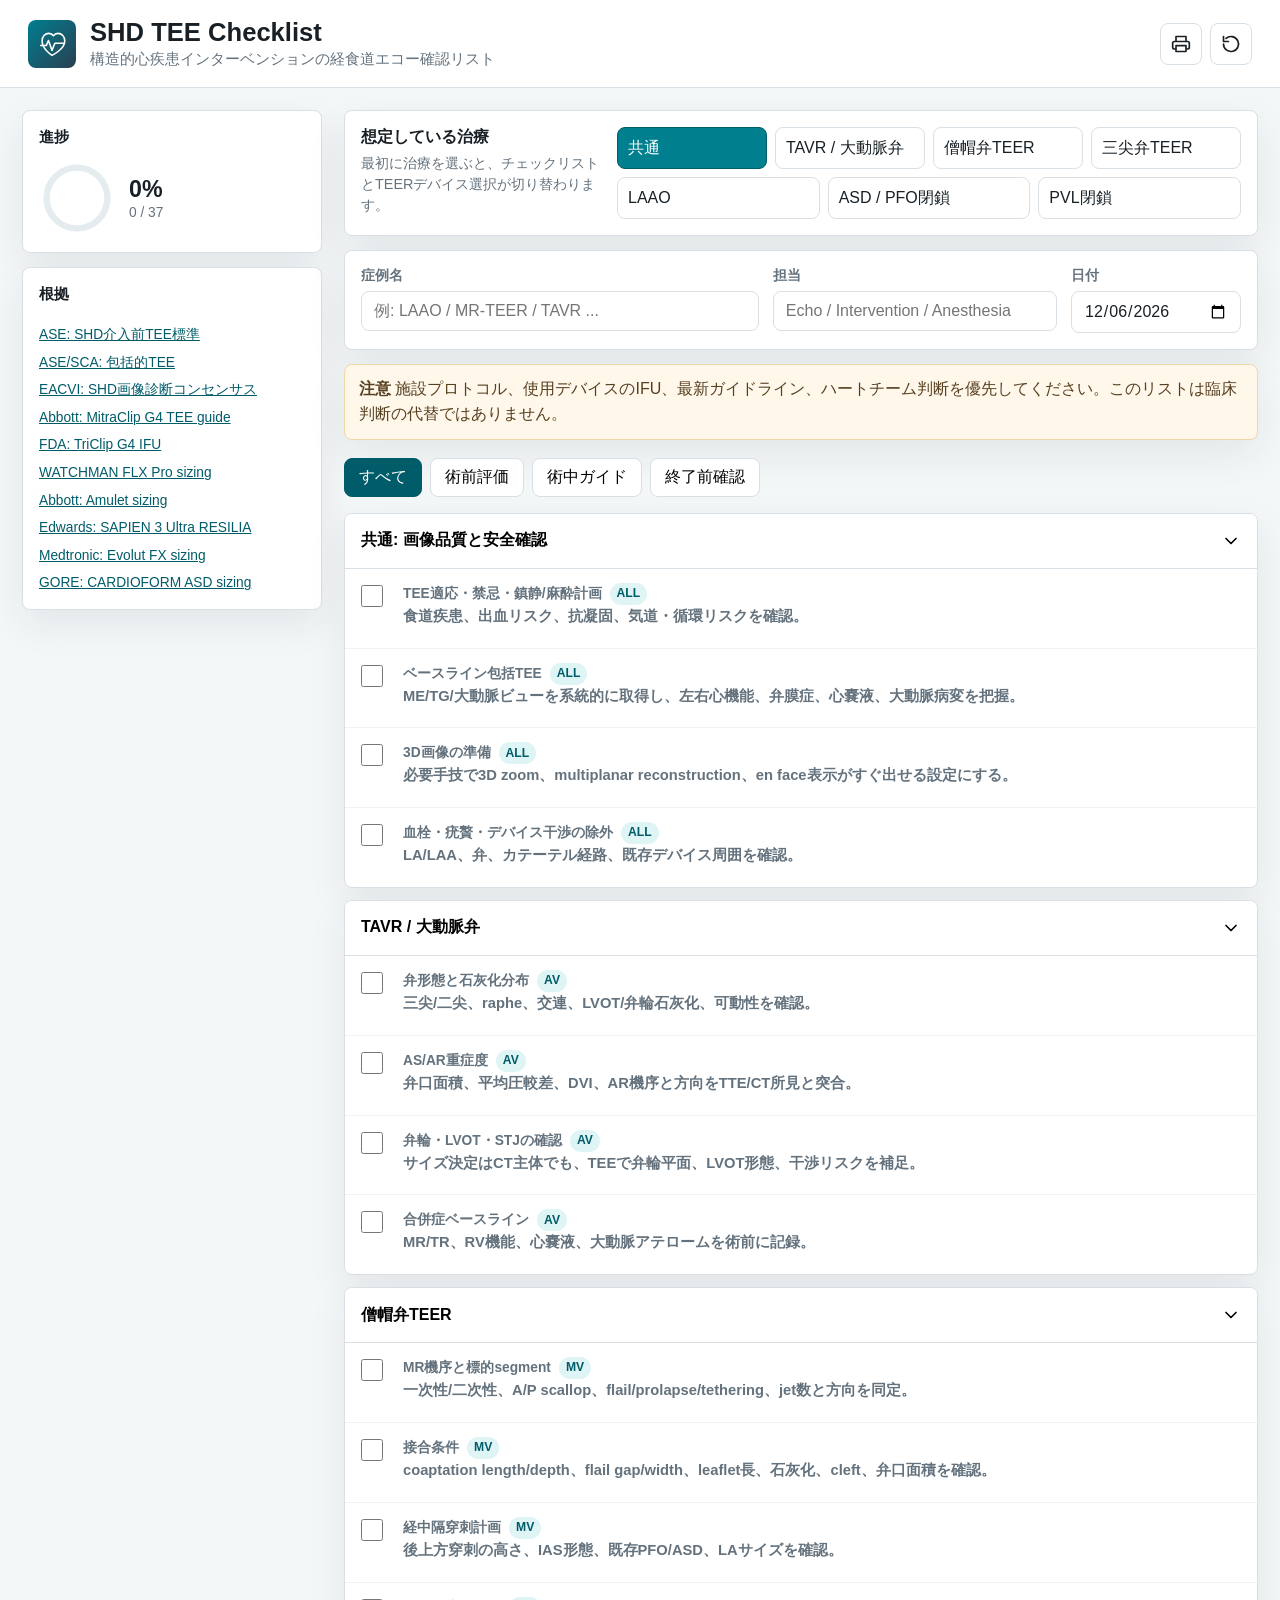
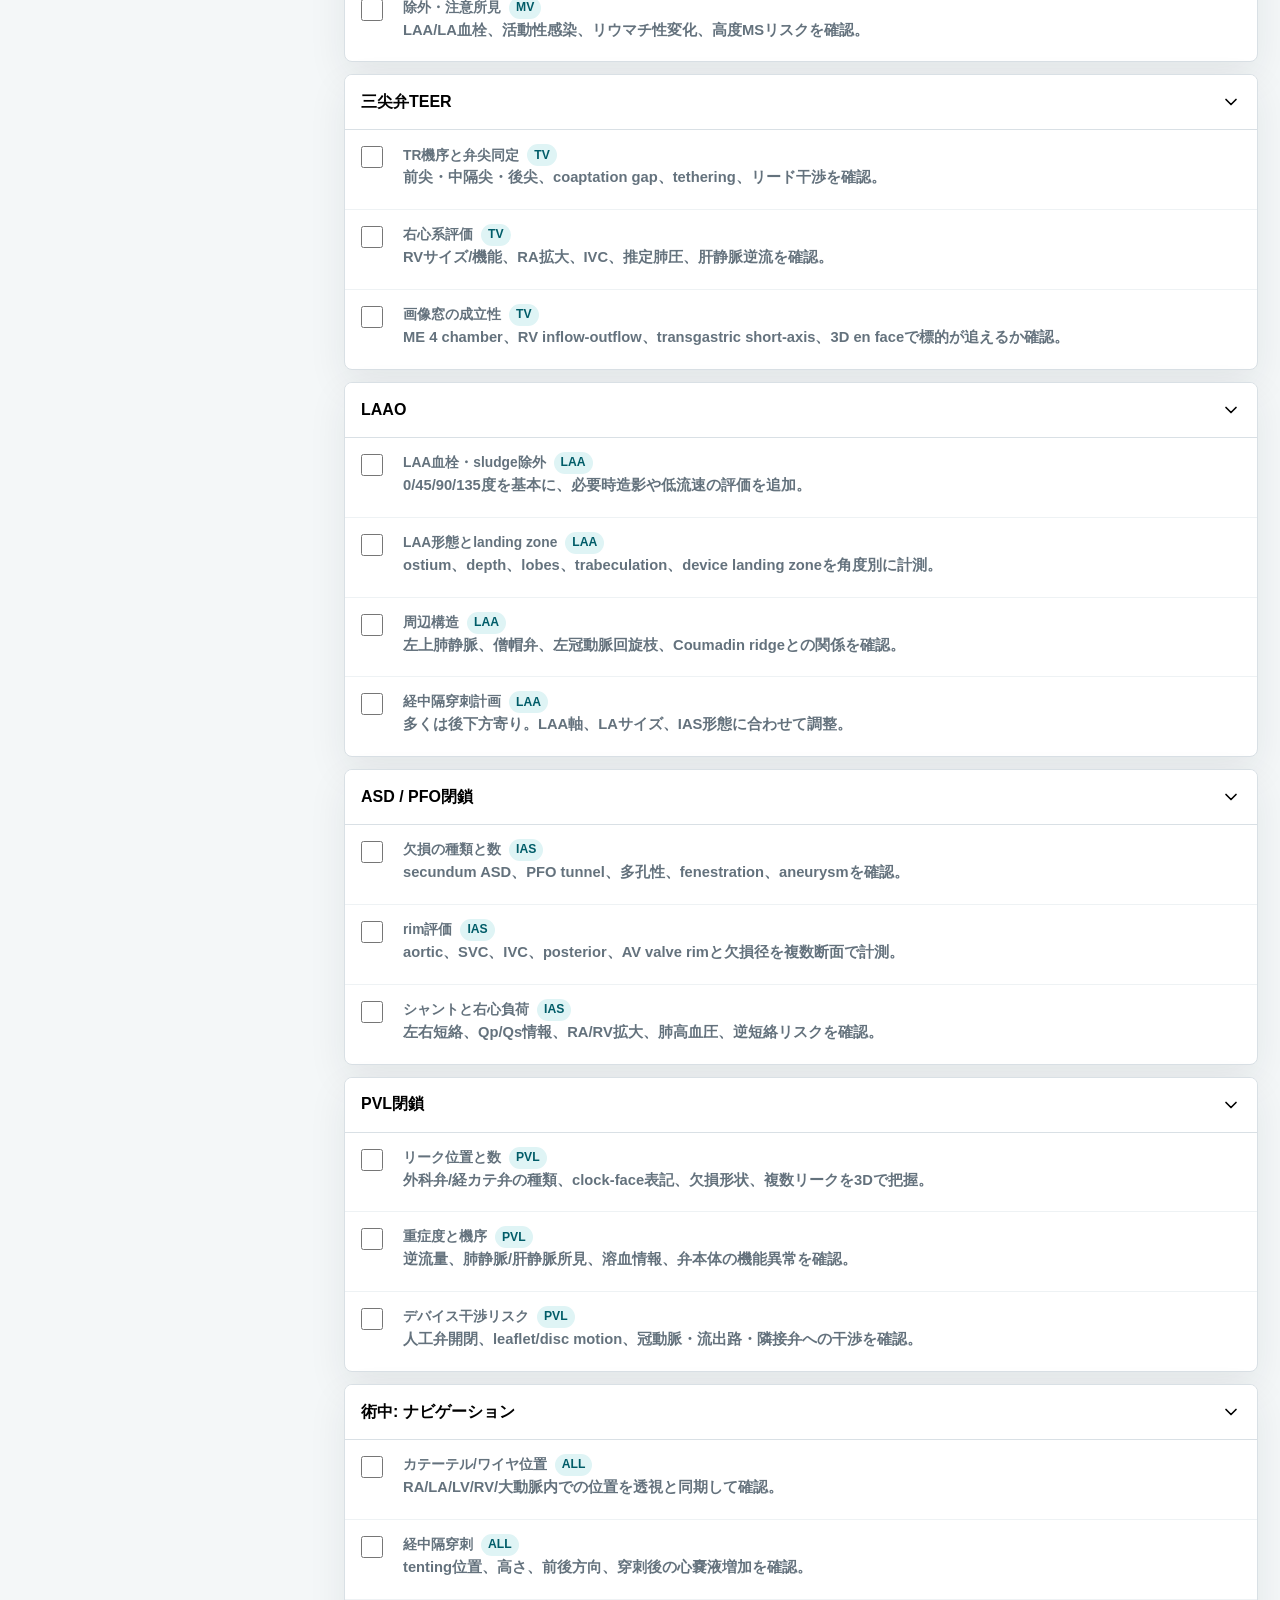
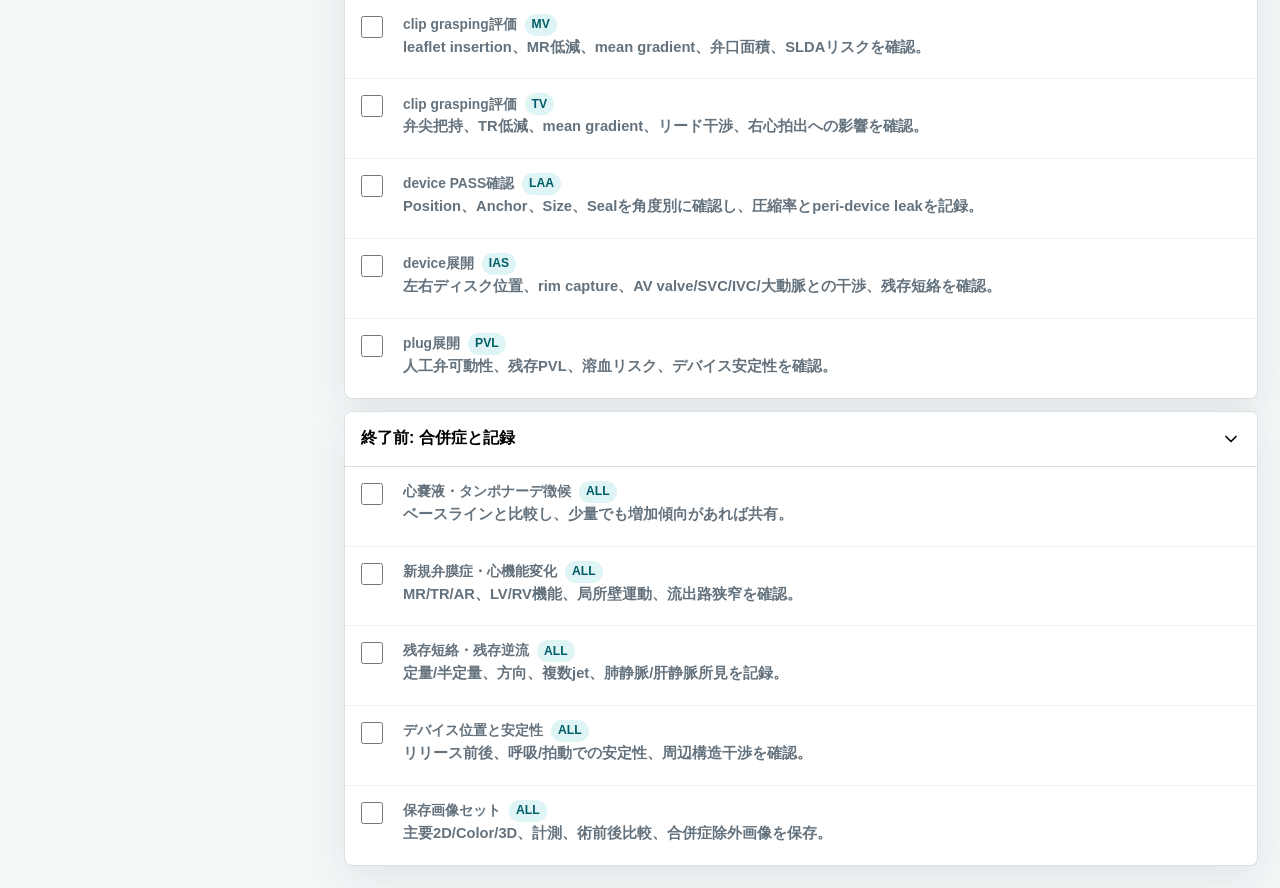
==== index.html @ 8ddf688e "Add files via upload" ====
<!doctype html>
<html lang="ja">
  <head>
    <meta charset="utf-8" />
    <meta name="viewport" content="width=device-width, initial-scale=1" />
    <meta name="theme-color" content="#007f8f" />
    <meta name="apple-mobile-web-app-capable" content="yes" />
    <meta name="apple-mobile-web-app-title" content="SHD TEE" />
    <title>SHD TEE Checklist</title>
    <link rel="manifest" href="manifest.webmanifest" />
    <link rel="stylesheet" href="styles.css" />
  </head>
  <body>
    <header class="topbar">
      <div class="brand">
        <div class="mark" aria-hidden="true">
          <svg viewBox="0 0 48 48" role="img">
            <path d="M24 40s-14-8.6-14-20.4C10 13.4 14.1 9 19.6 9c3.1 0 5.1 1.5 6.4 3.3C27.3 10.5 29.3 9 32.4 9 37.9 9 42 13.4 42 19.6 42 31.4 24 40 24 40z" />
            <path d="M8 26h8l3-7 5 14 4-10h12" />
          </svg>
        </div>
        <div>
          <h1>SHD TEE Checklist</h1>
          <p>構造的心疾患インターベンションの経食道エコー確認リスト</p>
        </div>
      </div>
      <div class="actions">
        <button id="printBtn" class="icon-button" type="button" aria-label="印刷">
          <svg viewBox="0 0 24 24" aria-hidden="true"><path d="M6 9V3h12v6M6 18H4a2 2 0 0 1-2-2v-5a2 2 0 0 1 2-2h16a2 2 0 0 1 2 2v5a2 2 0 0 1-2 2h-2M6 14h12v7H6z"/></svg>
        </button>
        <button id="resetBtn" class="icon-button danger" type="button" aria-label="リセット">
          <svg viewBox="0 0 24 24" aria-hidden="true"><path d="M3 12a9 9 0 1 0 3-6.7M3 3v6h6"/></svg>
        </button>
      </div>
    </header>

    <main class="layout">
      <aside class="sidebar" aria-label="進捗と根拠">
        <section class="panel compact">
          <h2>進捗</h2>
          <div class="progress-ring" aria-live="polite">
            <svg viewBox="0 0 120 120" aria-hidden="true">
              <circle class="track" cx="60" cy="60" r="48"></circle>
              <circle id="progressArc" class="arc" cx="60" cy="60" r="48"></circle>
            </svg>
            <div>
              <strong id="progressText">0%</strong>
              <span id="progressCount">0 / 0</span>
            </div>
          </div>
        </section>
        <section class="panel compact references">
          <h2>根拠</h2>
          <a href="https://www.asecho.org/guideline/tee-screening-for-structural-heart-intervention/" target="_blank" rel="noreferrer">ASE: SHD介入前TEE標準</a>
          <a href="https://www.asecho.org/guideline/comprehensive-tee/" target="_blank" rel="noreferrer">ASE/SCA: 包括的TEE</a>
          <a href="https://academic.oup.com/ehjcimaging/article/24/9/e209/7191468" target="_blank" rel="noreferrer">EACVI: SHD画像診断コンセンサス</a>
          <a href="https://www.structuralheart.abbott/int/fileadmin/content/Solutions-Products/Mitraclip/MitraClip_G4_TEE_Echo_Acquisition_Guide_MAT-2004722_v2.0_OUS.pdf" target="_blank" rel="noreferrer">Abbott: MitraClip G4 TEE guide</a>
          <a href="https://www.accessdata.fda.gov/cdrh_docs/pdf23/P230007C.pdf" target="_blank" rel="noreferrer">FDA: TriClip G4 IFU</a>
          <a href="https://www.watchman.com/content/dam/watchman/downloads/download-center/watchman-flx-pro/WATCHMAN_FLX_Pro_Product_Brochure.pdf" target="_blank" rel="noreferrer">WATCHMAN FLX Pro sizing</a>
          <a href="https://www.cardiovascular.abbott/int/en/hcp/products/structural-heart/structural-interventions/amplatzer-amulet.html" target="_blank" rel="noreferrer">Abbott: Amulet sizing</a>
          <a href="https://eifu.edwards.com/eifu/5970f1a946e0fb00015e5f4c/DOC-0217257A_OM.pdf" target="_blank" rel="noreferrer">Edwards: SAPIEN 3 Ultra RESILIA</a>
          <a href="https://www.medtronic.com/en-us/healthcare-professionals/products/cardiovascular/heart-valves/transcatheter-systems/evolut-fx-tavr-system.html" target="_blank" rel="noreferrer">Medtronic: Evolut FX sizing</a>
          <a href="https://www.goremedical.com/node/784" target="_blank" rel="noreferrer">GORE: CARDIOFORM ASD sizing</a>
        </section>
      </aside>

      <section class="workspace">
        <section class="procedure-panel">
          <div>
            <h2>想定している治療</h2>
            <p>最初に治療を選ぶと、チェックリストとTEERデバイス選択が切り替わります。</p>
          </div>
          <div id="procedureList" class="procedure-list"></div>
        </section>

        <section class="summary">
          <div>
            <label for="caseName">症例名</label>
            <input id="caseName" type="text" placeholder="例: LAAO / MR-TEER / TAVR ..." />
          </div>
          <div>
            <label for="operator">担当</label>
            <input id="operator" type="text" placeholder="Echo / Intervention / Anesthesia" />
          </div>
          <div>
            <label for="caseDate">日付</label>
            <input id="caseDate" type="date" />
          </div>
        </section>

        <div class="notice">
          <strong>注意</strong>
          施設プロトコル、使用デバイスのIFU、最新ガイドライン、ハートチーム判断を優先してください。このリストは臨床判断の代替ではありません。
        </div>

        <section id="teerPlanner" class="planner" aria-live="polite">
          <div class="planner-head">
            <div>
              <h2 id="plannerTitle">デバイス選択</h2>
              <p id="plannerIntro">数値と留置部位から、第一候補・代替候補・避けたい条件を表示します。最終判断はIFU、術者、ハートチームで確認してください。</p>
            </div>
            <span id="plannerDevice" class="device-pill">MitraClip G4</span>
          </div>

          <div id="mitralPlanner" class="planner-body">
            <div class="form-grid">
              <div>
                <label for="mrEtiology">MR機序</label>
                <select id="mrEtiology" data-plan-field="mrEtiology">
                  <option value="primary">一次性 / degenerative</option>
                  <option value="secondary">二次性 / functional</option>
                </select>
              </div>
              <div>
                <label for="mvTarget">留置部位</label>
                <select id="mvTarget" data-plan-field="mvTarget">
                  <option value="a2p2">A2-P2</option>
                  <option value="a1p1">A1-P1</option>
                  <option value="a3p3">A3-P3</option>
                  <option value="commissure">交連近傍</option>
                  <option value="cleft">cleft / perforation近傍</option>
                </select>
              </div>
              <div>
                <label for="mrLesion">病変タイプ</label>
                <select id="mrLesion" data-plan-field="mrLesion">
                  <option value="simple">central jet / simple</option>
                  <option value="flail">flail / prolapse</option>
                  <option value="wide">wide jet / multiple jet</option>
                  <option value="tethering">tethering優位</option>
                  <option value="calcified">石灰化・肥厚あり</option>
                </select>
              </div>
              <div>
                <label for="mrJetWidth">jet width mm</label>
                <input id="mrJetWidth" data-plan-field="mrJetWidth" type="number" min="0" step="0.1" placeholder="3D color / TG SAX" />
              </div>
              <div>
                <label for="anteriorLeaflet">前尖長 mm</label>
                <input id="anteriorLeaflet" data-plan-field="anteriorLeaflet" type="number" min="0" step="0.1" placeholder="grasp部位" />
              </div>
              <div>
                <label for="posteriorLeaflet">後尖長 mm</label>
                <input id="posteriorLeaflet" data-plan-field="posteriorLeaflet" type="number" min="0" step="0.1" placeholder="grasp部位" />
              </div>
              <div>
                <label for="leafletInsertion">想定insertion mm</label>
                <input id="leafletInsertion" data-plan-field="leafletInsertion" type="number" min="0" step="0.1" placeholder="NT系>=6 / XT系>=9" />
              </div>
              <div>
                <label for="coaptationDepth">coaptation depth mm</label>
                <input id="coaptationDepth" data-plan-field="coaptationDepth" type="number" min="0" step="0.1" placeholder="二次性で重要" />
              </div>
              <div>
                <label for="coaptationLength">coaptation length mm</label>
                <input id="coaptationLength" data-plan-field="coaptationLength" type="number" min="0" step="0.1" placeholder="二次性で重要" />
              </div>
              <div>
                <label for="flailGap">flail gap mm</label>
                <input id="flailGap" data-plan-field="flailGap" type="number" min="0" step="0.1" placeholder="一次性で入力" />
              </div>
              <div>
                <label for="flailWidth">flail width mm</label>
                <input id="flailWidth" data-plan-field="flailWidth" type="number" min="0" step="0.1" placeholder="一次性で入力" />
              </div>
              <div>
                <label for="mva">MVA cm2</label>
                <input id="mva" data-plan-field="mva" type="number" min="0" step="0.1" placeholder="理想 >=4.0" />
              </div>
              <div>
                <label for="mvGradient">平均MV圧較差 mmHg</label>
                <input id="mvGradient" data-plan-field="mvGradient" type="number" min="0" step="0.1" placeholder="例: 2.5" />
              </div>
              <label class="checkline">
                <input id="graspCalcification" data-plan-field="graspCalcification" type="checkbox" />
                grasping zone石灰化あり
              </label>
              <label class="checkline">
                <input id="contraMitral" data-plan-field="contraMitral" type="checkbox" />
                血栓・活動性感染・リウマチ性MSなど
              </label>
            </div>
          </div>

          <div id="tricuspidPlanner" class="planner-body">
            <div class="form-grid">
              <div>
                <label for="tvTarget">留置部位</label>
                <select id="tvTarget" data-plan-field="tvTarget">
                  <option value="as">前尖-中隔尖</option>
                  <option value="ps">後尖-中隔尖</option>
                  <option value="ap">前尖-後尖</option>
                  <option value="central">central / multi-clip</option>
                </select>
              </div>
              <div>
                <label for="tvJet">TR jet位置</label>
                <select id="tvJet" data-plan-field="tvJet">
                  <option value="anteroseptal">anteroseptal / central</option>
                  <option value="posteroseptal">posteroseptal</option>
                  <option value="anteroposterior">anteroposterior / commissural</option>
                </select>
              </div>
              <div>
                <label for="tvMorphology">弁形態</label>
                <select id="tvMorphology" data-plan-field="tvMorphology">
                  <option value="trileaflet">trileaflet</option>
                  <option value="quad">4尖以上 / complex</option>
                  <option value="restricted">高度tethering / restriction</option>
                </select>
              </div>
              <div>
                <label for="tvGap">coaptation gap mm</label>
                <input id="tvGap" data-plan-field="tvGap" type="number" min="0" step="0.1" placeholder="septo-lateral" />
              </div>
              <div>
                <label for="tvLeafletLength">標的弁尖長 mm</label>
                <input id="tvLeafletLength" data-plan-field="tvLeafletLength" type="number" min="0" step="0.1" placeholder="grasp部位" />
              </div>
              <div>
                <label for="trVenaContracta">VC幅 mm</label>
                <input id="trVenaContracta" data-plan-field="trVenaContracta" type="number" min="0" step="0.1" placeholder="TR jet幅" />
              </div>
              <div>
                <label for="tvTethering">tethering height mm</label>
                <input id="tvTethering" data-plan-field="tvTethering" type="number" min="0" step="0.1" placeholder="例: 7" />
              </div>
              <div>
                <label for="tvGradient">平均TV圧較差 mmHg</label>
                <input id="tvGradient" data-plan-field="tvGradient" type="number" min="0" step="0.1" placeholder="例: 1.5" />
              </div>
              <div>
                <label for="pasp">PASP mmHg</label>
                <input id="pasp" data-plan-field="pasp" type="number" min="0" step="1" placeholder="例: 45" />
              </div>
              <label class="checkline">
                <input id="leadImpingement" data-plan-field="leadImpingement" type="checkbox" />
                リードimpingement / adhesionあり
              </label>
              <label class="checkline">
                <input id="poorTvImage" data-plan-field="poorTvImage" type="checkbox" />
                TEE画像追跡が不十分
              </label>
            </div>
          </div>

          <div id="laaoPlanner" class="planner-body">
            <div class="form-grid">
              <div>
                <label for="laaoDeviceFamily">デバイス</label>
                <select id="laaoDeviceFamily" data-plan-field="laaoDeviceFamily">
                  <option value="watchman">WATCHMAN FLX Pro</option>
                  <option value="amulet">Amulet</option>
                </select>
              </div>
              <div>
                <label for="laaMaxOstium">最大ostium径 mm</label>
                <input id="laaMaxOstium" data-plan-field="laaMaxOstium" type="number" min="0" step="0.1" placeholder="0/45/90/135最大" />
              </div>
              <div>
                <label for="laaLanding">landing zone径 mm</label>
                <input id="laaLanding" data-plan-field="laaLanding" type="number" min="0" step="0.1" placeholder="Amuletで重視" />
              </div>
              <div>
                <label for="laaDepth">LAA depth mm</label>
                <input id="laaDepth" data-plan-field="laaDepth" type="number" min="0" step="0.1" placeholder="使用デバイスに必要" />
              </div>
              <div>
                <label for="laaMorphology">形態</label>
                <select id="laaMorphology" data-plan-field="laaMorphology">
                  <option value="single">single lobe / chicken wing以外</option>
                  <option value="chicken">chicken wing / shallow bend</option>
                  <option value="multi">multi-lobe</option>
                  <option value="shallow">浅いLAA</option>
                </select>
              </div>
              <label class="checkline">
                <input id="laaThrombus" data-plan-field="laaThrombus" type="checkbox" />
                LAA thrombus / sludgeあり
              </label>
              <label class="checkline">
                <input id="laaRidgeConcern" data-plan-field="laaRidgeConcern" type="checkbox" />
                ridge・LUPV・MV干渉懸念
              </label>
            </div>
          </div>

          <div id="tavrPlanner" class="planner-body">
            <div class="form-grid">
              <div>
                <label for="tavrValveFamily">弁種</label>
                <select id="tavrValveFamily" data-plan-field="tavrValveFamily">
                  <option value="sapien">SAPIEN 3 Ultra RESILIA</option>
                  <option value="evolut">Evolut FX / PRO+</option>
                </select>
              </div>
              <div>
                <label for="annulusArea">弁輪area mm2</label>
                <input id="annulusArea" data-plan-field="annulusArea" type="number" min="0" step="1" placeholder="CT area" />
              </div>
              <div>
                <label for="annulusDiameter">area-derived径 mm</label>
                <input id="annulusDiameter" data-plan-field="annulusDiameter" type="number" min="0" step="0.1" placeholder="または平均径" />
              </div>
              <div>
                <label for="annulusPerimeter">perimeter mm</label>
                <input id="annulusPerimeter" data-plan-field="annulusPerimeter" type="number" min="0" step="0.1" placeholder="Evolutで有用" />
              </div>
              <div>
                <label for="coronaryHeight">冠動脈高 mm</label>
                <input id="coronaryHeight" data-plan-field="coronaryHeight" type="number" min="0" step="0.1" placeholder="低冠動脈に注意" />
              </div>
              <div>
                <label for="sovDiameter">SOV径 mm</label>
                <input id="sovDiameter" data-plan-field="sovDiameter" type="number" min="0" step="0.1" placeholder="Valsalva" />
              </div>
              <div>
                <label for="avMorphology">弁形態</label>
                <select id="avMorphology" data-plan-field="avMorphology">
                  <option value="tricuspid">三尖AS</option>
                  <option value="bicuspid">二尖弁</option>
                  <option value="purear">pure AR</option>
                  <option value="vinv">valve-in-valve</option>
                </select>
              </div>
              <div>
                <label for="lvotCalcium">LVOT/弁輪石灰化</label>
                <select id="lvotCalcium" data-plan-field="lvotCalcium">
                  <option value="none">なし/軽度</option>
                  <option value="moderate">中等度</option>
                  <option value="severe">高度・偏在</option>
                </select>
              </div>
            </div>
          </div>

          <div id="septalPlanner" class="planner-body">
            <div class="form-grid">
              <div>
                <label for="septalType">閉鎖対象</label>
                <select id="septalType" data-plan-field="septalType">
                  <option value="pfo">PFO</option>
                  <option value="asd">secundum ASD</option>
                </select>
              </div>
              <div>
                <label for="pfoTunnel">PFO tunnel長 mm</label>
                <input id="pfoTunnel" data-plan-field="pfoTunnel" type="number" min="0" step="0.1" placeholder="PFOで入力" />
              </div>
              <div>
                <label for="pfoSeparation">PFO separation mm</label>
                <input id="pfoSeparation" data-plan-field="pfoSeparation" type="number" min="0" step="0.1" placeholder="PFO開大幅" />
              </div>
              <div>
                <label for="asdDiameter">ASD径 / stop-flow径 mm</label>
                <input id="asdDiameter" data-plan-field="asdDiameter" type="number" min="0" step="0.1" placeholder="ASDで入力" />
              </div>
              <div>
                <label for="aorticRim">aortic rim mm</label>
                <input id="aorticRim" data-plan-field="aorticRim" type="number" min="0" step="0.1" placeholder="欠損可" />
              </div>
              <div>
                <label for="posteriorRim">posterior rim mm</label>
                <input id="posteriorRim" data-plan-field="posteriorRim" type="number" min="0" step="0.1" placeholder=">=5が目安" />
              </div>
              <div>
                <label for="ivcRim">IVC rim mm</label>
                <input id="ivcRim" data-plan-field="ivcRim" type="number" min="0" step="0.1" placeholder=">=5が目安" />
              </div>
              <div>
                <label for="shuntGrade">shunt / 欠損形態</label>
                <select id="shuntGrade" data-plan-field="shuntGrade">
                  <option value="small">small / single</option>
                  <option value="large">large shunt</option>
                  <option value="asa">ASAあり</option>
                  <option value="multi">多孔性 / fenestrated</option>
                </select>
              </div>
            </div>
          </div>

          <div class="planner-results">
            <div id="eligibilityCard" class="result-card">
              <span class="result-label">留置可能性</span>
              <strong id="eligibilityText">計測値を入力してください</strong>
              <p id="eligibilityDetail">主要項目を入力すると、適応上の注意点を表示します。</p>
            </div>
            <div id="clipCard" class="result-card">
              <span class="result-label">適切なデバイス</span>
              <strong id="clipText">未判定</strong>
              <p id="clipDetail">第一候補と代替候補を表示します。</p>
            </div>
          </div>

          <div id="criteriaList" class="criteria-list"></div>
        </section>

        <nav class="tabs" aria-label="チェックリスト分類">
          <button class="tab active" type="button" data-tab="all">すべて</button>
          <button class="tab" type="button" data-tab="pre">術前評価</button>
          <button class="tab" type="button" data-tab="intra">術中ガイド</button>
          <button class="tab" type="button" data-tab="post">終了前確認</button>
        </nav>

        <section id="checklist" class="checklist" aria-live="polite"></section>
      </section>
    </main>

    <template id="sectionTemplate">
      <article class="check-section">
        <button class="section-head" type="button">
          <span></span>
          <svg viewBox="0 0 24 24" aria-hidden="true"><path d="m6 9 6 6 6-6"/></svg>
        </button>
        <div class="items"></div>
      </article>
    </template>

    <script src="app.js"></script>
  </body>
</html>
---- styles.css ----
:root {
  --ink: #182026;
  --muted: #64727d;
  --line: #d9e0e5;
  --panel: #ffffff;
  --bg: #f4f7f8;
  --accent: #007f8f;
  --accent-dark: #005c68;
  --warm: #d96b35;
  --ok: #247a4d;
  --shadow: 0 14px 38px rgba(30, 44, 52, 0.08);
}

* {
  box-sizing: border-box;
}

body {
  margin: 0;
  min-height: 100vh;
  background: var(--bg);
  color: var(--ink);
  font-family: -apple-system, BlinkMacSystemFont, "Hiragino Sans", "Yu Gothic", "Segoe UI", sans-serif;
  letter-spacing: 0;
}

button,
input,
select,
textarea {
  font: inherit;
}

.topbar {
  position: sticky;
  top: 0;
  z-index: 10;
  display: flex;
  justify-content: space-between;
  gap: 16px;
  align-items: center;
  padding: 18px 28px;
  background: rgba(255, 255, 255, 0.94);
  border-bottom: 1px solid var(--line);
  backdrop-filter: blur(16px);
}

.brand {
  display: flex;
  align-items: center;
  gap: 14px;
  min-width: 0;
}

.mark {
  width: 48px;
  height: 48px;
  display: grid;
  place-items: center;
  flex: 0 0 auto;
  border-radius: 8px;
  color: #fff;
  background: linear-gradient(135deg, var(--accent), #293f52);
}

.mark svg {
  width: 34px;
  height: 34px;
  fill: none;
  stroke: currentColor;
  stroke-width: 2.2;
  stroke-linecap: round;
  stroke-linejoin: round;
}

h1,
h2,
p {
  margin: 0;
}

h1 {
  font-size: clamp(1.25rem, 2vw, 1.7rem);
  line-height: 1.1;
}

.brand p {
  margin-top: 4px;
  color: var(--muted);
  font-size: 0.92rem;
}

.actions {
  display: flex;
  gap: 8px;
}

.icon-button {
  width: 42px;
  height: 42px;
  border: 1px solid var(--line);
  border-radius: 8px;
  display: grid;
  place-items: center;
  background: #fff;
  color: var(--ink);
  cursor: pointer;
}

.icon-button:hover {
  border-color: var(--accent);
  color: var(--accent-dark);
}

.icon-button.danger:hover {
  border-color: var(--warm);
  color: var(--warm);
}

.icon-button svg,
.section-head svg {
  width: 20px;
  height: 20px;
  fill: none;
  stroke: currentColor;
  stroke-width: 2;
  stroke-linecap: round;
  stroke-linejoin: round;
}

.layout {
  display: grid;
  grid-template-columns: minmax(240px, 300px) 1fr;
  gap: 22px;
  padding: 22px;
  max-width: 1440px;
  margin: 0 auto;
}

.sidebar {
  display: flex;
  flex-direction: column;
  gap: 14px;
}

.panel,
.procedure-panel,
.summary,
.notice,
.check-section {
  background: var(--panel);
  border: 1px solid var(--line);
  box-shadow: var(--shadow);
}

.panel,
.notice,
.check-section {
  border-radius: 8px;
}

.compact {
  padding: 16px;
}

.compact h2 {
  font-size: 0.95rem;
  margin-bottom: 12px;
}

.procedure-panel {
  display: grid;
  grid-template-columns: minmax(190px, 240px) 1fr;
  gap: 16px;
  align-items: start;
  padding: 16px;
  border-radius: 8px;
  margin-bottom: 14px;
}

.procedure-panel h2 {
  font-size: 1rem;
}

.procedure-panel p {
  margin-top: 5px;
  color: var(--muted);
  font-size: 0.9rem;
  line-height: 1.45;
}

.procedure-list {
  display: flex;
  flex-wrap: wrap;
  gap: 8px;
}

.procedure-button {
  min-height: 42px;
  flex: 1 1 150px;
  text-align: left;
  border: 1px solid var(--line);
  border-radius: 8px;
  color: var(--ink);
  background: #fff;
  padding: 8px 10px;
  cursor: pointer;
}

.procedure-button.active {
  color: #fff;
  border-color: var(--accent-dark);
  background: var(--accent);
}

.progress-ring {
  display: flex;
  align-items: center;
  gap: 14px;
}

.progress-ring svg {
  width: 76px;
  height: 76px;
  transform: rotate(-90deg);
}

.track,
.arc {
  fill: none;
  stroke-width: 10;
}

.track {
  stroke: #e5ecef;
}

.arc {
  stroke: var(--ok);
  stroke-linecap: round;
  stroke-dasharray: 301.59;
  stroke-dashoffset: 301.59;
}

.progress-ring strong {
  display: block;
  font-size: 1.45rem;
}

.progress-ring span,
.references a,
label {
  color: var(--muted);
  font-size: 0.86rem;
}

.references {
  display: grid;
  gap: 9px;
}

.references a {
  display: block;
  line-height: 1.35;
  color: var(--accent-dark);
}

.workspace {
  min-width: 0;
}

.summary {
  display: grid;
  grid-template-columns: 1.4fr 1fr 170px;
  gap: 14px;
  padding: 16px;
  border-radius: 8px;
}

label {
  display: block;
  margin-bottom: 6px;
  font-weight: 700;
}

input,
select,
textarea {
  width: 100%;
  border: 1px solid var(--line);
  border-radius: 8px;
  background: #fff;
  color: var(--ink);
  padding: 10px 12px;
}

input:focus,
select:focus,
textarea:focus,
button:focus-visible {
  outline: 3px solid rgba(0, 127, 143, 0.22);
  outline-offset: 2px;
}

.notice {
  margin-top: 14px;
  padding: 12px 14px;
  color: #574021;
  background: #fff7ea;
  border-color: #efd7aa;
  line-height: 1.55;
}

.planner {
  margin-top: 14px;
  border: 1px solid var(--line);
  border-radius: 8px;
  background: #fff;
  box-shadow: var(--shadow);
  overflow: hidden;
}

.planner[hidden] {
  display: none;
}

.planner-head {
  display: flex;
  justify-content: space-between;
  align-items: flex-start;
  gap: 12px;
  padding: 16px;
  border-bottom: 1px solid var(--line);
}

.planner-head h2 {
  font-size: 1rem;
}

.planner-head p {
  margin-top: 5px;
  color: var(--muted);
  font-size: 0.9rem;
  line-height: 1.5;
}

.device-pill {
  flex: 0 0 auto;
  min-height: 28px;
  display: inline-flex;
  align-items: center;
  padding: 4px 10px;
  border-radius: 999px;
  color: #fff;
  background: var(--accent-dark);
  font-size: 0.82rem;
  font-weight: 800;
}

.planner-body {
  padding: 16px;
}

.planner-body[hidden] {
  display: none;
}

.form-grid {
  display: grid;
  grid-template-columns: repeat(4, minmax(130px, 1fr));
  gap: 12px;
}

.checkline {
  display: flex;
  gap: 8px;
  align-items: center;
  min-height: 42px;
  padding-top: 20px;
  margin: 0;
  color: var(--ink);
  line-height: 1.35;
}

.checkline input {
  width: 20px;
  height: 20px;
  flex: 0 0 auto;
  accent-color: var(--accent);
}

.planner-results {
  display: grid;
  grid-template-columns: 1fr 1fr;
  gap: 12px;
  padding: 0 16px 16px;
}

.result-card {
  border: 1px solid var(--line);
  border-radius: 8px;
  background: #f8fbfc;
  padding: 14px;
}

.result-card.good {
  border-color: #9fcdb5;
  background: #effaf4;
}

.result-card.caution {
  border-color: #ecc58c;
  background: #fff8ed;
}

.result-card.stop {
  border-color: #e5a3a3;
  background: #fff2f2;
}

.result-label {
  display: block;
  color: var(--muted);
  font-size: 0.78rem;
  font-weight: 800;
  margin-bottom: 5px;
}

.result-card strong {
  display: block;
  font-size: 1.1rem;
  line-height: 1.35;
}

.result-card p {
  margin-top: 6px;
  color: var(--muted);
  font-size: 0.9rem;
  line-height: 1.45;
}

.criteria-list {
  display: grid;
  grid-template-columns: repeat(2, minmax(0, 1fr));
  gap: 8px;
  padding: 0 16px 16px;
}

.criterion {
  display: flex;
  gap: 8px;
  align-items: flex-start;
  border: 1px solid var(--line);
  border-radius: 8px;
  padding: 9px 10px;
  color: var(--muted);
  font-size: 0.86rem;
  line-height: 1.45;
}

.criterion::before {
  content: "";
  width: 9px;
  height: 9px;
  margin-top: 5px;
  border-radius: 50%;
  flex: 0 0 auto;
  background: var(--line);
}

.criterion.good::before {
  background: var(--ok);
}

.criterion.caution::before {
  background: #c8842b;
}

.criterion.stop::before {
  background: #bd3e3e;
}

.tabs {
  display: flex;
  gap: 8px;
  margin: 18px 0 14px;
  overflow-x: auto;
  padding-bottom: 2px;
}

.tab {
  min-height: 38px;
  border: 1px solid var(--line);
  border-radius: 8px;
  background: #fff;
  padding: 8px 14px;
  white-space: nowrap;
  cursor: pointer;
}

.tab.active {
  color: #fff;
  border-color: var(--accent-dark);
  background: var(--accent-dark);
}

.checklist {
  display: grid;
  gap: 12px;
}

.check-section {
  overflow: hidden;
}

.section-head {
  width: 100%;
  min-height: 54px;
  display: flex;
  justify-content: space-between;
  align-items: center;
  gap: 12px;
  border: 0;
  background: #fff;
  padding: 14px 16px;
  cursor: pointer;
}

.section-head span {
  text-align: left;
  font-weight: 800;
}

.check-section.collapsed .items {
  display: none;
}

.check-section.collapsed .section-head svg {
  transform: rotate(-90deg);
}

.items {
  border-top: 1px solid var(--line);
}

.item {
  display: grid;
  grid-template-columns: 32px 1fr;
  gap: 10px;
  padding: 14px 16px;
  border-top: 1px solid #eef2f4;
}

.item:first-child {
  border-top: 0;
}

.item input[type="checkbox"] {
  width: 22px;
  height: 22px;
  margin: 2px 0 0;
  accent-color: var(--accent);
}

.item-main {
  min-width: 0;
}

.item-title {
  display: flex;
  gap: 8px;
  align-items: center;
  flex-wrap: wrap;
  font-weight: 700;
  line-height: 1.45;
}

.badge {
  display: inline-flex;
  align-items: center;
  min-height: 22px;
  padding: 2px 7px;
  border-radius: 999px;
  color: var(--accent-dark);
  background: #dff4f5;
  font-size: 0.76rem;
  font-weight: 800;
}

.item-detail {
  margin-top: 5px;
  color: var(--muted);
  line-height: 1.55;
  font-size: 0.92rem;
}

.note {
  margin-top: 9px;
  min-height: 42px;
  resize: vertical;
}

@media (max-width: 860px) {
  .topbar {
    align-items: flex-start;
    padding: 14px;
  }

  .brand {
    align-items: flex-start;
  }

  .mark {
    width: 42px;
    height: 42px;
  }

  .brand p {
    font-size: 0.82rem;
  }

  .layout {
    grid-template-columns: 1fr;
    padding: 14px;
  }

  .summary {
    grid-template-columns: 1fr;
  }

  .procedure-panel {
    grid-template-columns: 1fr;
  }

  .planner-head,
  .planner-results,
  .criteria-list {
    grid-template-columns: 1fr;
  }

  .planner-head {
    display: grid;
  }

  .form-grid {
    grid-template-columns: 1fr;
  }

  .checkline {
    padding-top: 0;
  }

  .sidebar {
    order: 2;
  }
}

@media print {
  body {
    background: #fff;
  }

  .topbar,
  .sidebar,
  .tabs,
  .notice,
  .planner,
  .note {
    box-shadow: none;
  }

  .actions,
  .tabs {
    display: none;
  }

  .layout {
    display: block;
    padding: 0;
  }

  .sidebar {
    margin-bottom: 12px;
  }

  .check-section,
  .procedure-panel,
  .summary,
  .notice,
  .panel {
    break-inside: avoid;
    box-shadow: none;
  }
}
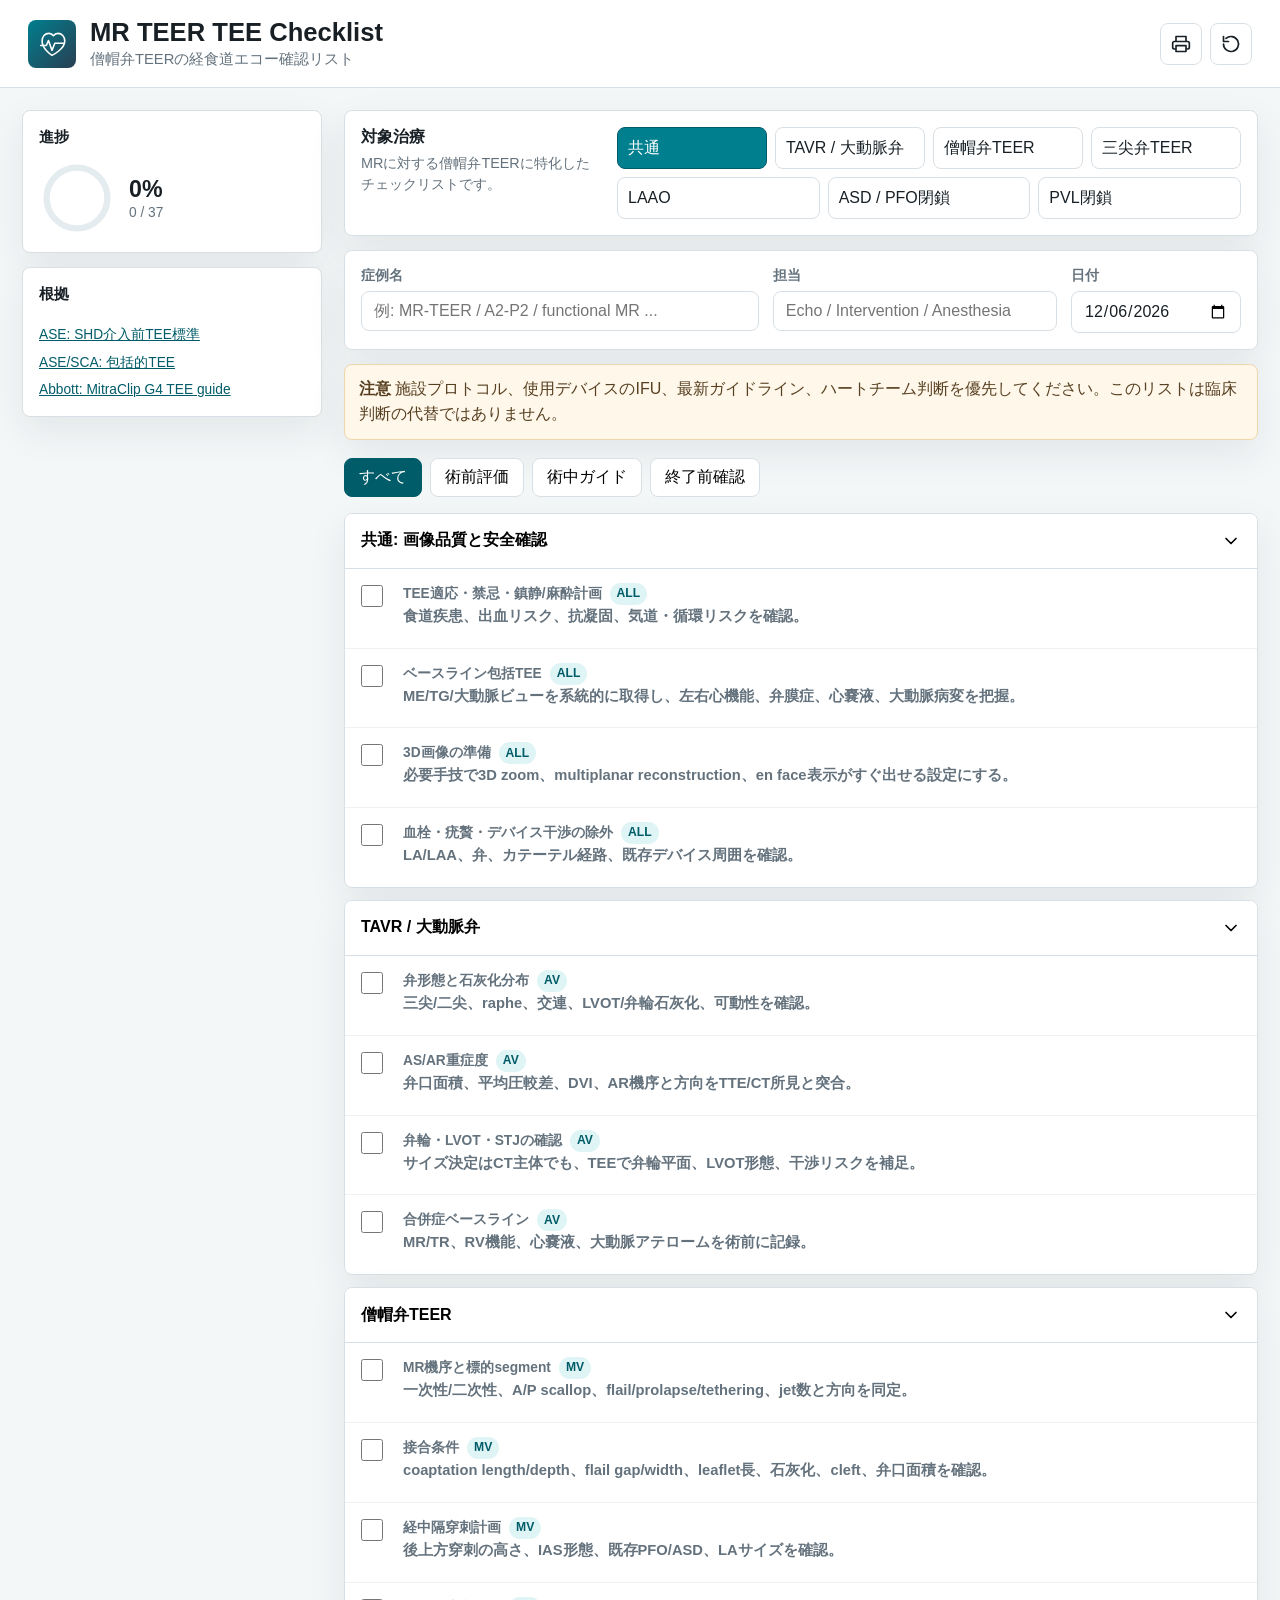
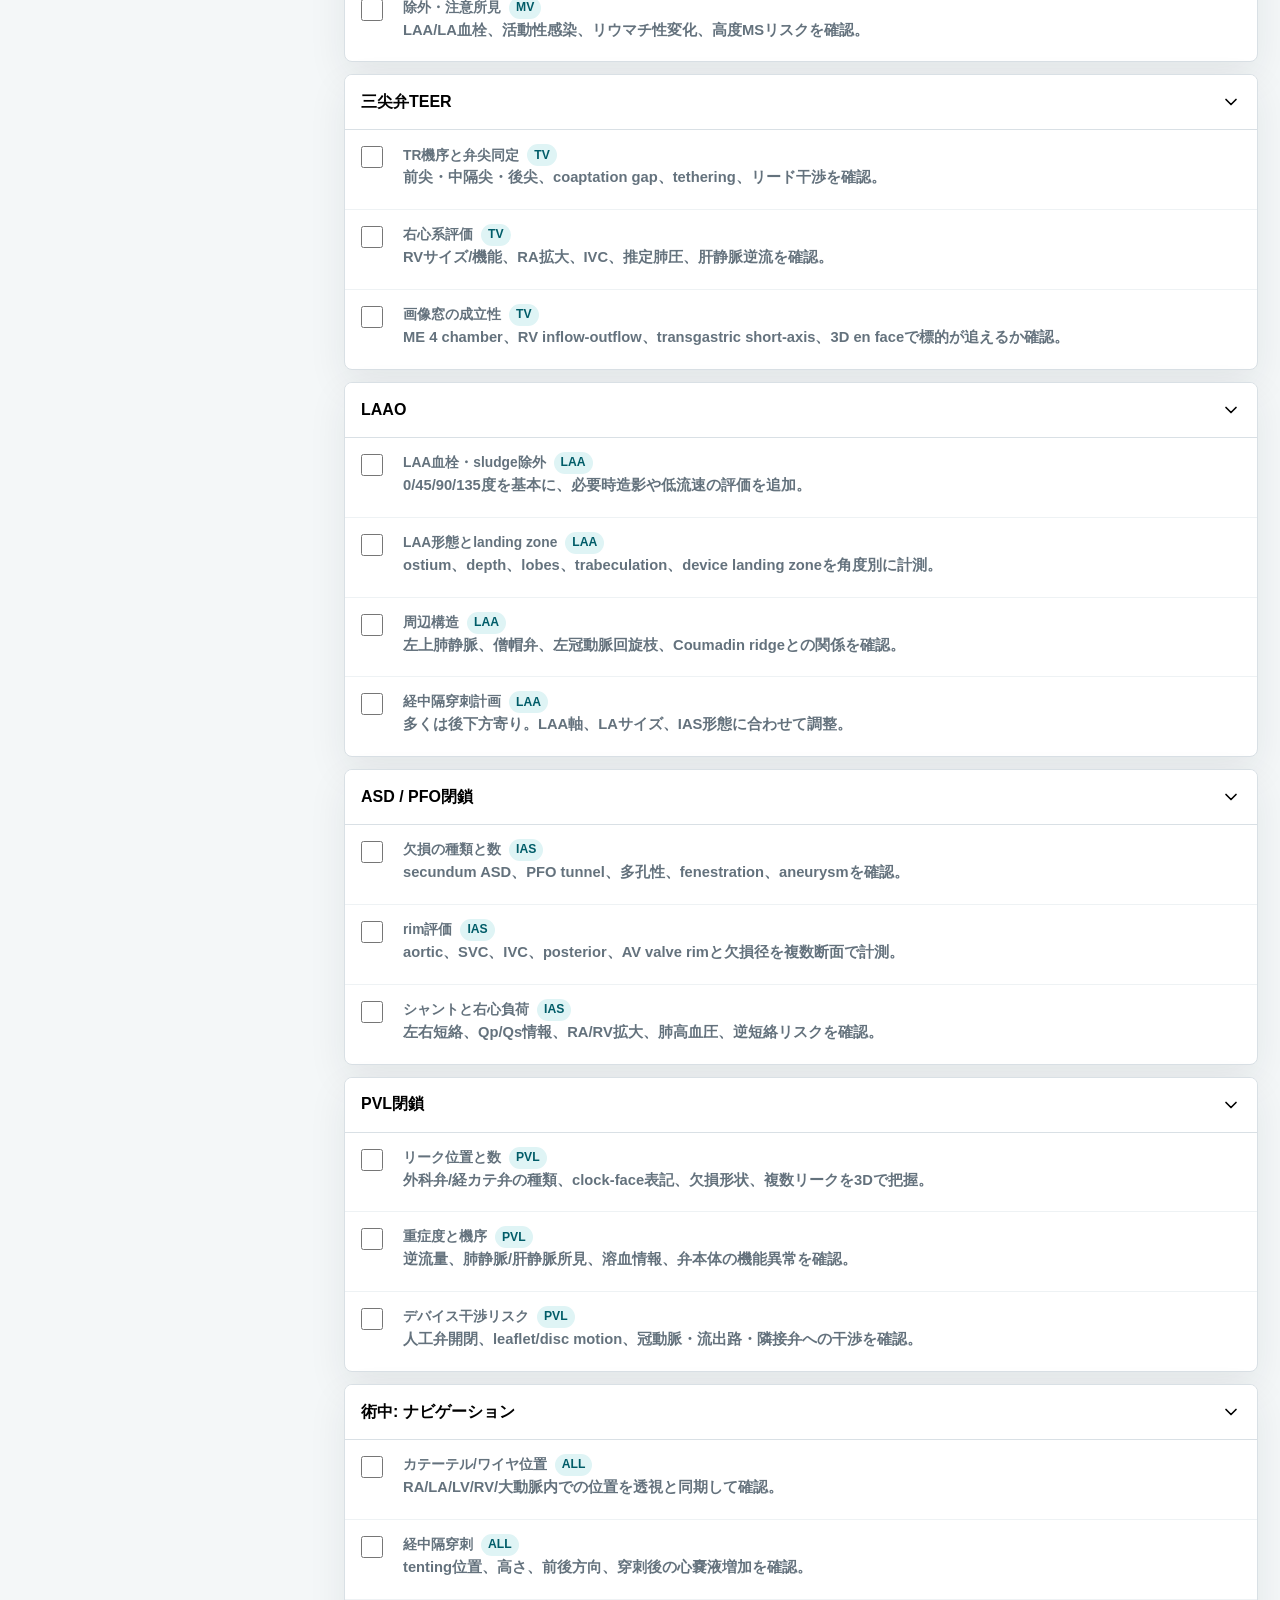
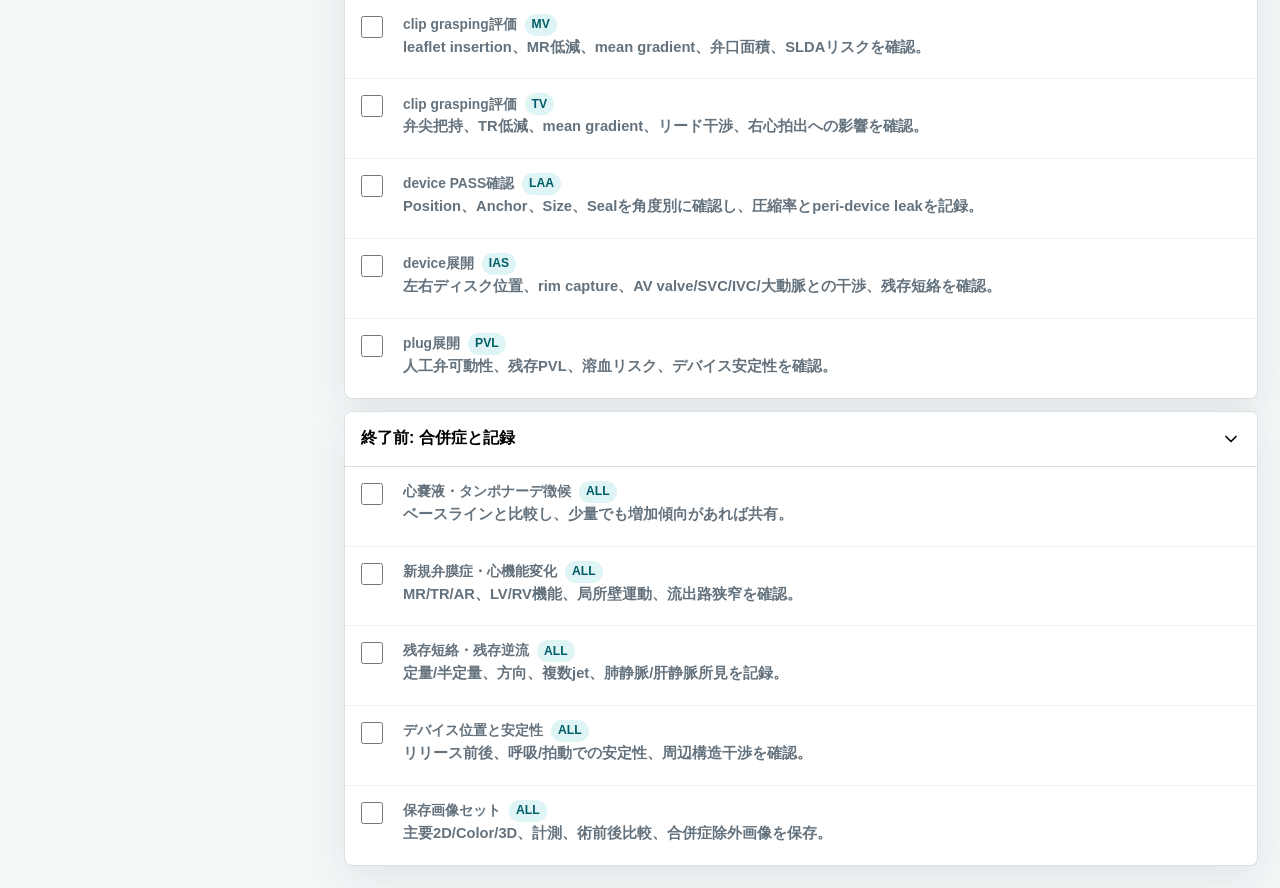
==== commit 9ece91a4: "Add files via upload" ====
--- a/index.html
+++ b/index.html
@@ -6,7 +6,7 @@
     <meta name="theme-color" content="#007f8f" />
     <meta name="apple-mobile-web-app-capable" content="yes" />
     <meta name="apple-mobile-web-app-title" content="SHD TEE" />
-    <title>SHD TEE Checklist</title>
+    <title>MR TEER TEE Checklist</title>
     <link rel="manifest" href="manifest.webmanifest" />
     <link rel="stylesheet" href="styles.css" />
   </head>
@@ -20,8 +20,8 @@
           </svg>
         </div>
         <div>
-          <h1>SHD TEE Checklist</h1>
-          <p>構造的心疾患インターベンションの経食道エコー確認リスト</p>
+          <h1>MR TEER TEE Checklist</h1>
+          <p>僧帽弁TEERの経食道エコー確認リスト</p>
         </div>
       </div>
       <div class="actions">
@@ -53,22 +53,15 @@
           <h2>根拠</h2>
           <a href="https://www.asecho.org/guideline/tee-screening-for-structural-heart-intervention/" target="_blank" rel="noreferrer">ASE: SHD介入前TEE標準</a>
           <a href="https://www.asecho.org/guideline/comprehensive-tee/" target="_blank" rel="noreferrer">ASE/SCA: 包括的TEE</a>
-          <a href="https://academic.oup.com/ehjcimaging/article/24/9/e209/7191468" target="_blank" rel="noreferrer">EACVI: SHD画像診断コンセンサス</a>
           <a href="https://www.structuralheart.abbott/int/fileadmin/content/Solutions-Products/Mitraclip/MitraClip_G4_TEE_Echo_Acquisition_Guide_MAT-2004722_v2.0_OUS.pdf" target="_blank" rel="noreferrer">Abbott: MitraClip G4 TEE guide</a>
-          <a href="https://www.accessdata.fda.gov/cdrh_docs/pdf23/P230007C.pdf" target="_blank" rel="noreferrer">FDA: TriClip G4 IFU</a>
-          <a href="https://www.watchman.com/content/dam/watchman/downloads/download-center/watchman-flx-pro/WATCHMAN_FLX_Pro_Product_Brochure.pdf" target="_blank" rel="noreferrer">WATCHMAN FLX Pro sizing</a>
-          <a href="https://www.cardiovascular.abbott/int/en/hcp/products/structural-heart/structural-interventions/amplatzer-amulet.html" target="_blank" rel="noreferrer">Abbott: Amulet sizing</a>
-          <a href="https://eifu.edwards.com/eifu/5970f1a946e0fb00015e5f4c/DOC-0217257A_OM.pdf" target="_blank" rel="noreferrer">Edwards: SAPIEN 3 Ultra RESILIA</a>
-          <a href="https://www.medtronic.com/en-us/healthcare-professionals/products/cardiovascular/heart-valves/transcatheter-systems/evolut-fx-tavr-system.html" target="_blank" rel="noreferrer">Medtronic: Evolut FX sizing</a>
-          <a href="https://www.goremedical.com/node/784" target="_blank" rel="noreferrer">GORE: CARDIOFORM ASD sizing</a>
         </section>
       </aside>
 
       <section class="workspace">
         <section class="procedure-panel">
           <div>
-            <h2>想定している治療</h2>
-            <p>最初に治療を選ぶと、チェックリストとTEERデバイス選択が切り替わります。</p>
+            <h2>対象治療</h2>
+            <p>MRに対する僧帽弁TEERに特化したチェックリストです。</p>
           </div>
           <div id="procedureList" class="procedure-list"></div>
         </section>
@@ -76,7 +69,7 @@
         <section class="summary">
           <div>
             <label for="caseName">症例名</label>
-            <input id="caseName" type="text" placeholder="例: LAAO / MR-TEER / TAVR ..." />
+            <input id="caseName" type="text" placeholder="例: MR-TEER / A2-P2 / functional MR ..." />
           </div>
           <div>
             <label for="operator">担当</label>
@@ -108,6 +101,8 @@
                 <label for="mrEtiology">MR機序</label>
                 <select id="mrEtiology" data-plan-field="mrEtiology">
                   <option value="primary">一次性 / degenerative</option>
+                  <option value="vfmr">VFMR / ventricular functional</option>
+                  <option value="afmr">AFMR / atrial functional</option>
                   <option value="secondary">二次性 / functional</option>
                 </select>
               </div>
@@ -132,43 +127,139 @@
                 </select>
               </div>
               <div>
-                <label for="mrJetWidth">jet width mm</label>
+                <label for="laFossaPattern">左房・fossa所見</label>
+                <select id="laFossaPattern" data-plan-field="laFossaPattern">
+                  <option value="standard">標準的</option>
+                  <option value="largeLa">巨大左房 / AFMR疑い</option>
+                  <option value="anteriorFossa">fossa前付き</option>
+                  <option value="lowFossa">fossa低位</option>
+                  <option value="aneurysmalSeptum">IAS瘤状 / floppy</option>
+                </select>
+              </div>
+              <div>
+                <div class="label-help-row">
+                  <label for="fossaAnnulus2d" class="with-help">fossa-M弁輪距離 2D cm</label>
+                  <details class="inline-help" data-help-field="fossaAnnulus2d"><summary aria-label="fossaからM弁輪までの2D距離">?</summary><div class="inline-help-card text-only"><p><strong>fossa-M弁輪距離 2D</strong><br>ME bicavalでtenting位置を決め、orthogonal viewで僧帽弁輪平面までの高さをcmで見ます。TEERではmmではなくcm単位で扱います。</p></div></details>
+                </div>
+                <input id="fossaAnnulus2d" data-plan-field="fossaAnnulus2d" type="number" min="0" step="0.1" placeholder="例: 4.0" />
+              </div>
+              <div>
+                <div class="label-help-row">
+                  <label for="fossaAnnulus3d" class="with-help">fossa-M弁輪距離 3D cm</label>
+                  <details class="inline-help" data-help-field="fossaAnnulus3d"><summary aria-label="fossaからM弁輪までの3D距離">?</summary><div class="inline-help-card text-only"><p><strong>fossa-M弁輪距離 3D</strong><br>3D/MPRでtenting点から僧帽弁輪平面までの距離を確認します。2Dと差がある場合は3Dで前後・上下方向を再確認します。</p></div></details>
+                </div>
+                <input id="fossaAnnulus3d" data-plan-field="fossaAnnulus3d" type="number" min="0" step="0.1" placeholder="MPR推奨" />
+              </div>
+              <div>
+                <div class="label-help-row">
+                  <label for="fossaLeaflet2d" class="with-help">fossa-弁尖距離 2D cm</label>
+                  <details class="inline-help" data-help-field="fossaLeaflet2d"><summary aria-label="fossaから弁尖までの2D距離">?</summary><div class="inline-help-card text-only"><p><strong>fossa-弁尖距離 2D</strong><br>tenting点から標的coaptation/弁尖把持部位までの作業距離をcmで見ます。VFMRでは3.5 cm以上をひとつの目安にします。</p></div></details>
+                </div>
+                <input id="fossaLeaflet2d" data-plan-field="fossaLeaflet2d" type="number" min="0" step="0.1" placeholder="VFMR目安 >=3.5" />
+              </div>
+              <div>
+                <div class="label-help-row">
+                  <label for="fossaLeaflet3d" class="with-help">fossa-弁尖距離 3D cm</label>
+                  <details class="inline-help" data-help-field="fossaLeaflet3d"><summary aria-label="fossaから弁尖までの3D距離">?</summary><div class="inline-help-card text-only"><p><strong>fossa-弁尖距離 3D</strong><br>3D/MPRでtenting点から標的弁尖までの距離と軸を確認します。弁尖まで3.5 cm未満ではsteering余裕が少ない可能性があります。</p></div></details>
+                </div>
+                <input id="fossaLeaflet3d" data-plan-field="fossaLeaflet3d" type="number" min="0" step="0.1" placeholder="MPR推奨" />
+              </div>
+              <div>
+                <div class="label-help-row">
+                  <label for="mrJetWidth" class="with-help">jet width mm</label>
+                  <details class="inline-help" data-help-field="mrJetWidth"><summary aria-label="MR jet widthの測定位置">?</summary><div class="inline-help-card text-only"><p><strong>MR jet width</strong><br>color Dopplerで標的jetの幅を、leaflet接合線に近い位置で測ります。広いjetや複数jetではwide clipや複数clipを考えます。</p></div></details>
+                </div>
                 <input id="mrJetWidth" data-plan-field="mrJetWidth" type="number" min="0" step="0.1" placeholder="3D color / TG SAX" />
               </div>
               <div>
-                <label for="anteriorLeaflet">前尖長 mm</label>
+                <div class="label-help-row">
+                  <label for="mvApDiameter" class="with-help">僧帽弁前後径 mm</label>
+                  <details class="inline-help" data-help-field="mvApDiameter"><summary aria-label="僧帽弁前後径の測定位置">?</summary><div class="inline-help-card text-only"><p><strong>僧帽弁前後径</strong><br>3D en faceまたはMPRで僧帽弁輪の前後方向を測ります。弁口が小さい場合は術後MSリスクを意識します。</p></div></details>
+                </div>
+                <input id="mvApDiameter" data-plan-field="mvApDiameter" type="number" min="0" step="0.1" placeholder="A-P径" />
+              </div>
+              <div>
+                <div class="label-help-row">
+                  <label for="mvCommissuralDiameter" class="with-help">僧帽弁左右径 mm</label>
+                  <details class="inline-help" data-help-field="mvCommissuralDiameter"><summary aria-label="僧帽弁左右径の測定位置">?</summary><div class="inline-help-card text-only"><p><strong>僧帽弁左右径</strong><br>3D en faceまたはMPRで交連間方向を測ります。wide clipや複数clipを置く余地の確認に使います。</p></div></details>
+                </div>
+                <input id="mvCommissuralDiameter" data-plan-field="mvCommissuralDiameter" type="number" min="0" step="0.1" placeholder="commissure間" />
+              </div>
+              <div>
+                <div class="label-help-row">
+                  <label for="anteriorLeaflet" class="with-help">前尖長 mm</label>
+                  <details class="inline-help" data-help-field="anteriorLeaflet"><summary aria-label="前尖長の測定位置">?</summary><div class="inline-help-card text-only"><p><strong>前尖長</strong><br>grasp予定部位で、自由縁から弁尖基部方向へ使える長さを見ます。短いと把持量が不足します。</p></div></details>
+                </div>
                 <input id="anteriorLeaflet" data-plan-field="anteriorLeaflet" type="number" min="0" step="0.1" placeholder="grasp部位" />
               </div>
               <div>
-                <label for="posteriorLeaflet">後尖長 mm</label>
+                <div class="label-help-row">
+                  <label for="anteriorChordFreeZone" class="with-help">前尖chord-free zone mm</label>
+                  <details class="inline-help" data-help-field="anteriorChordFreeZone"><summary aria-label="前尖chord-free zoneの測定位置">?</summary><div class="inline-help-card text-only"><p><strong>前尖chord-free zone</strong><br>前尖の把持予定部位で、太い腱索が少なくclip armに安全に入れられる長さを見ます。短い場合はXT系よりNT系を優先し、腱索巻き込みを避けます。</p></div></details>
+                </div>
+                <input id="anteriorChordFreeZone" data-plan-field="anteriorChordFreeZone" type="number" min="0" step="0.1" placeholder="腱索の少ない把持長" />
+              </div>
+              <div>
+                <div class="label-help-row">
+                  <label for="posteriorLeaflet" class="with-help">後尖長 mm</label>
+                  <details class="inline-help" data-help-field="posteriorLeaflet"><summary aria-label="後尖長の測定位置">?</summary><div class="inline-help-card text-only"><p><strong>後尖長</strong><br>grasp予定部位で、自由縁から弁尖基部方向へ使える長さを見ます。後尖が短い病変ではclip保持に注意します。</p></div></details>
+                </div>
                 <input id="posteriorLeaflet" data-plan-field="posteriorLeaflet" type="number" min="0" step="0.1" placeholder="grasp部位" />
               </div>
               <div>
-                <label for="leafletInsertion">想定insertion mm</label>
+                <div class="label-help-row">
+                  <label for="posteriorChordFreeZone" class="with-help">後尖chord-free zone mm</label>
+                  <details class="inline-help" data-help-field="posteriorChordFreeZone"><summary aria-label="後尖chord-free zoneの測定位置">?</summary><div class="inline-help-card text-only"><p><strong>後尖chord-free zone</strong><br>後尖の把持予定部位で、太い腱索が少なくclip armに安全に入れられる長さを見ます。短い場合は把持量不足や腱索巻き込みに注意し、NT系や留置部位の再検討を優先します。</p></div></details>
+                </div>
+                <input id="posteriorChordFreeZone" data-plan-field="posteriorChordFreeZone" type="number" min="0" step="0.1" placeholder="腱索の少ない把持長" />
+              </div>
+              <div>
+                <div class="label-help-row">
+                  <label for="leafletInsertion" class="with-help">想定insertion mm</label>
+                  <details class="inline-help" data-help-field="leafletInsertion"><summary aria-label="leaflet insertionの測定位置">?</summary><div class="inline-help-card text-only"><p><strong>leaflet insertion</strong><br>clip arm上に入る弁尖長の見込みです。NT/NTWはおおむね6 mm以上、XT/XTWは9 mm以上を目安にします。</p></div></details>
+                </div>
                 <input id="leafletInsertion" data-plan-field="leafletInsertion" type="number" min="0" step="0.1" placeholder="NT系>=6 / XT系>=9" />
               </div>
               <div>
-                <label for="coaptationDepth">coaptation depth mm</label>
+                <div class="label-help-row">
+                  <label for="coaptationDepth" class="with-help">coaptation depth mm</label>
+                  <details class="inline-help" data-help-field="coaptationDepth"><summary aria-label="coaptation depthの測定位置">?</summary><div class="inline-help-card text-only"><p><strong>coaptation depth</strong><br>僧帽弁輪平面からcoaptation pointまでの深さです。二次性MRでtetheringが強いほど深くなります。</p></div></details>
+                </div>
                 <input id="coaptationDepth" data-plan-field="coaptationDepth" type="number" min="0" step="0.1" placeholder="二次性で重要" />
               </div>
               <div>
-                <label for="coaptationLength">coaptation length mm</label>
+                <div class="label-help-row">
+                  <label for="coaptationLength" class="with-help">coaptation length mm</label>
+                  <details class="inline-help" data-help-field="coaptationLength"><summary aria-label="coaptation lengthの測定位置">?</summary><div class="inline-help-card text-only"><p><strong>coaptation length</strong><br>前尖と後尖が重なっている長さです。短いとgraspが難しくなります。</p></div></details>
+                </div>
                 <input id="coaptationLength" data-plan-field="coaptationLength" type="number" min="0" step="0.1" placeholder="二次性で重要" />
               </div>
               <div>
-                <label for="flailGap">flail gap mm</label>
+                <div class="label-help-row">
+                  <label for="flailGap" class="with-help">flail gap mm</label>
+                  <details class="inline-help" data-help-field="flailGap"><summary aria-label="flail gapの測定位置">?</summary><div class="inline-help-card text-only"><p><strong>flail gap</strong><br>flail leaflet先端と対側弁尖接合点までの距離です。gapが大きいとXT系や複数clipを考えます。</p></div></details>
+                </div>
                 <input id="flailGap" data-plan-field="flailGap" type="number" min="0" step="0.1" placeholder="一次性で入力" />
               </div>
               <div>
-                <label for="flailWidth">flail width mm</label>
+                <div class="label-help-row">
+                  <label for="flailWidth" class="with-help">flail width mm</label>
+                  <details class="inline-help" data-help-field="flailWidth"><summary aria-label="flail widthの測定位置">?</summary><div class="inline-help-card text-only"><p><strong>flail width</strong><br>flailしている幅をcommissure方向に測ります。幅が広いとwide clipや複数clipを検討します。</p></div></details>
+                </div>
                 <input id="flailWidth" data-plan-field="flailWidth" type="number" min="0" step="0.1" placeholder="一次性で入力" />
               </div>
               <div>
-                <label for="mva">MVA cm2</label>
+                <div class="label-help-row">
+                  <label for="mva" class="with-help">MVA cm2</label>
+                  <details class="inline-help" data-help-field="mva"><summary aria-label="MVAの測定位置">?</summary><div class="inline-help-card text-only"><p><strong>MVA</strong><br>3D planimetryまたはPHTなどで僧帽弁口面積を確認します。小さい場合は術後MSリスクに注意します。</p></div></details>
+                </div>
                 <input id="mva" data-plan-field="mva" type="number" min="0" step="0.1" placeholder="理想 >=4.0" />
               </div>
               <div>
-                <label for="mvGradient">平均MV圧較差 mmHg</label>
+                <div class="label-help-row">
+                  <label for="mvGradient" class="with-help">平均MV圧較差 mmHg</label>
+                  <details class="inline-help" data-help-field="mvGradient"><summary aria-label="平均MV圧較差の測定位置">?</summary><div class="inline-help-card text-only"><p><strong>平均MV圧較差</strong><br>PW/CW Dopplerで僧帽弁流入の平均圧較差を測ります。心拍数とflow依存性も一緒に確認します。</p></div></details>
+                </div>
                 <input id="mvGradient" data-plan-field="mvGradient" type="number" min="0" step="0.1" placeholder="例: 2.5" />
               </div>
               <label class="checkline">
@@ -182,7 +273,7 @@
             </div>
           </div>
 
-          <div id="tricuspidPlanner" class="planner-body">
+          <div id="tricuspidPlanner" class="planner-body" hidden>
             <div class="form-grid">
               <div>
                 <label for="tvTarget">留置部位</label>
@@ -244,7 +335,7 @@
             </div>
           </div>
 
-          <div id="laaoPlanner" class="planner-body">
+          <div id="laaoPlanner" class="planner-body" hidden>
             <div class="form-grid">
               <div>
                 <label for="laaoDeviceFamily">デバイス</label>
@@ -285,7 +376,7 @@
             </div>
           </div>
 
-          <div id="tavrPlanner" class="planner-body">
+          <div id="tavrPlanner" class="planner-body" hidden>
             <div class="form-grid">
               <div>
                 <label for="tavrValveFamily">弁種</label>
@@ -334,7 +425,7 @@
             </div>
           </div>
 
-          <div id="septalPlanner" class="planner-body">
+          <div id="septalPlanner" class="planner-body" hidden>
             <div class="form-grid">
               <div>
                 <label for="septalType">閉鎖対象</label>
@@ -416,6 +507,17 @@
       </article>
     </template>
 
+    <dialog id="helpDialog" class="help-dialog" aria-labelledby="helpTitle">
+      <div class="help-head">
+        <h2 id="helpTitle">測定ヘルプ</h2>
+        <button id="helpClose" class="icon-button" type="button" aria-label="閉じる">
+          <svg viewBox="0 0 24 24" aria-hidden="true"><path d="M18 6 6 18M6 6l12 12"/></svg>
+        </button>
+      </div>
+      <div id="helpFigure" class="help-figure"></div>
+      <p id="helpText" class="help-text"></p>
+    </dialog>
+
     <script src="app.js"></script>
   </body>
 </html>
--- a/styles.css
+++ b/styles.css
@@ -283,6 +283,109 @@
   font-weight: 700;
 }
 
+label.with-help {
+  display: inline-flex;
+  align-items: center;
+  gap: 6px;
+  max-width: 100%;
+}
+
+.label-help-row {
+  display: flex;
+  align-items: center;
+  gap: 6px;
+  flex-wrap: wrap;
+  margin-bottom: 6px;
+}
+
+.label-help-row label {
+  margin-bottom: 0;
+}
+
+.help-button {
+  width: 22px;
+  height: 22px;
+  flex: 0 0 auto;
+  display: inline-grid;
+  place-items: center;
+  border: 1px solid var(--line);
+  border-radius: 50%;
+  background: #fff;
+  color: var(--accent-dark);
+  font-size: 0.78rem;
+  font-weight: 900;
+  line-height: 1;
+  cursor: pointer;
+}
+
+.help-button:hover {
+  border-color: var(--accent);
+  background: #e9f8f8;
+}
+
+.inline-help {
+  position: relative;
+  flex: 0 0 auto;
+}
+
+.inline-help summary {
+  width: 22px;
+  height: 22px;
+  display: grid;
+  place-items: center;
+  border: 1px solid var(--line);
+  border-radius: 50%;
+  background: #fff;
+  color: var(--accent-dark);
+  font-size: 0.78rem;
+  font-weight: 900;
+  line-height: 1;
+  cursor: pointer;
+  list-style: none;
+}
+
+.inline-help summary::-webkit-details-marker {
+  display: none;
+}
+
+.inline-help summary:hover {
+  border-color: var(--accent);
+  background: #e9f8f8;
+}
+
+.inline-help-card {
+  width: min(420px, calc(100vw - 44px));
+  margin-top: 8px;
+  border: 1px solid var(--line);
+  border-radius: 8px;
+  background: #fff;
+  box-shadow: 0 14px 38px rgba(30, 44, 52, 0.14);
+  overflow: hidden;
+}
+
+.inline-help-figure {
+  padding: 10px;
+  background: #f8fbfc;
+}
+
+.inline-help-figure svg {
+  width: 100%;
+  height: auto;
+  display: block;
+}
+
+.inline-help-card p {
+  margin: 0;
+  padding: 10px 12px 12px;
+  color: var(--muted);
+  font-size: 0.88rem;
+  line-height: 1.5;
+}
+
+.inline-help-card.text-only p {
+  padding: 12px;
+}
+
 input,
 select,
 textarea {
@@ -480,6 +583,89 @@
   background: #bd3e3e;
 }
 
+.help-dialog {
+  width: min(560px, calc(100vw - 28px));
+  border: 1px solid var(--line);
+  border-radius: 8px;
+  padding: 0;
+  color: var(--ink);
+  background: #fff;
+  box-shadow: 0 24px 80px rgba(18, 28, 35, 0.24);
+}
+
+.help-dialog[open] {
+  display: block;
+}
+
+.help-dialog::backdrop {
+  background: rgba(13, 22, 28, 0.42);
+}
+
+.help-head {
+  display: flex;
+  justify-content: space-between;
+  align-items: center;
+  gap: 12px;
+  padding: 14px 16px;
+  border-bottom: 1px solid var(--line);
+}
+
+.help-head h2 {
+  font-size: 1rem;
+}
+
+.help-figure {
+  padding: 16px 16px 10px;
+  background: #f8fbfc;
+}
+
+.help-figure svg {
+  width: 100%;
+  height: auto;
+  display: block;
+}
+
+.help-text {
+  padding: 0 16px 16px;
+  color: var(--muted);
+  line-height: 1.6;
+  font-size: 0.95rem;
+}
+
+.figure-line {
+  stroke: var(--accent-dark);
+  stroke-width: 4;
+  stroke-linecap: round;
+  stroke-linejoin: round;
+  fill: none;
+}
+
+.figure-soft {
+  stroke: #8aa1ad;
+  stroke-width: 3;
+  stroke-linecap: round;
+  stroke-linejoin: round;
+  fill: none;
+}
+
+.figure-fill {
+  fill: #dff4f5;
+  stroke: #6da5ad;
+  stroke-width: 3;
+}
+
+.figure-measure {
+  stroke: var(--warm);
+  stroke-width: 5;
+  stroke-linecap: round;
+}
+
+.figure-label {
+  fill: var(--ink);
+  font-size: 15px;
+  font-weight: 800;
+}
+
 .tabs {
   display: flex;
   gap: 8px;
